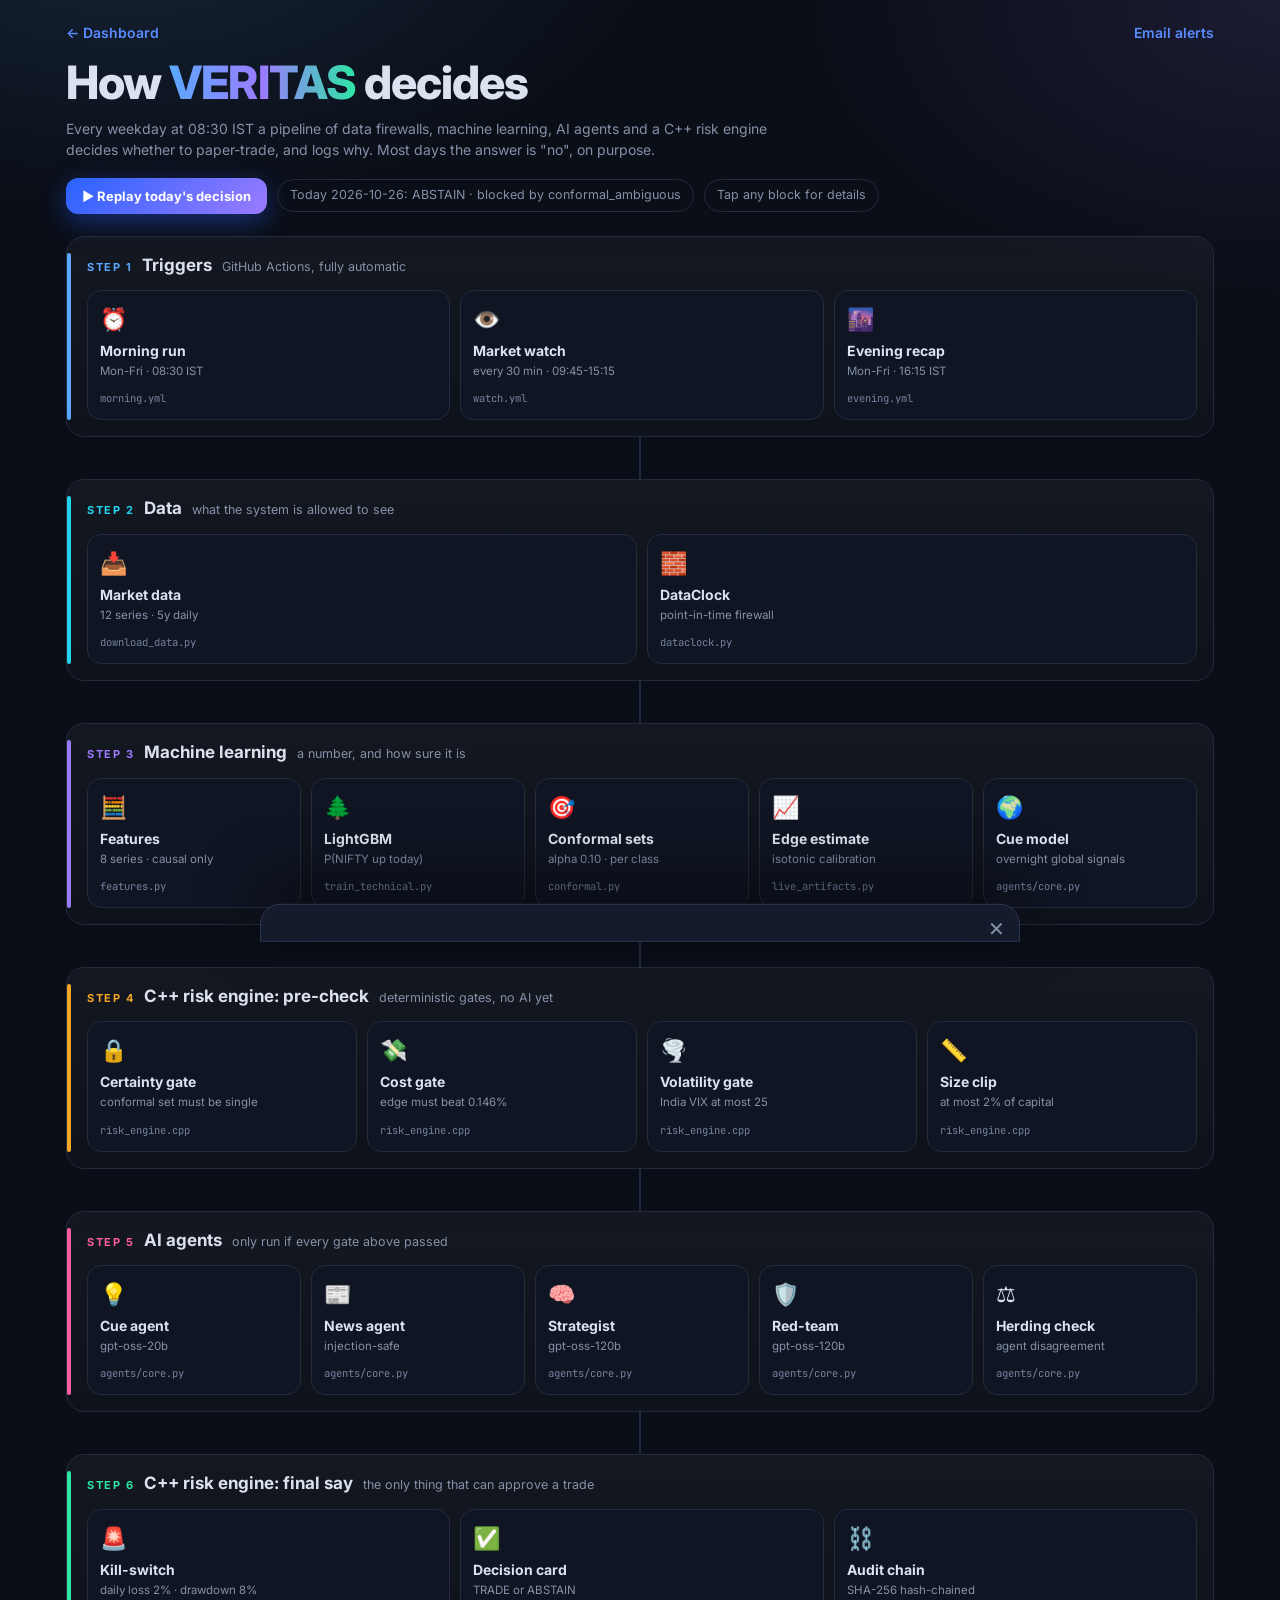
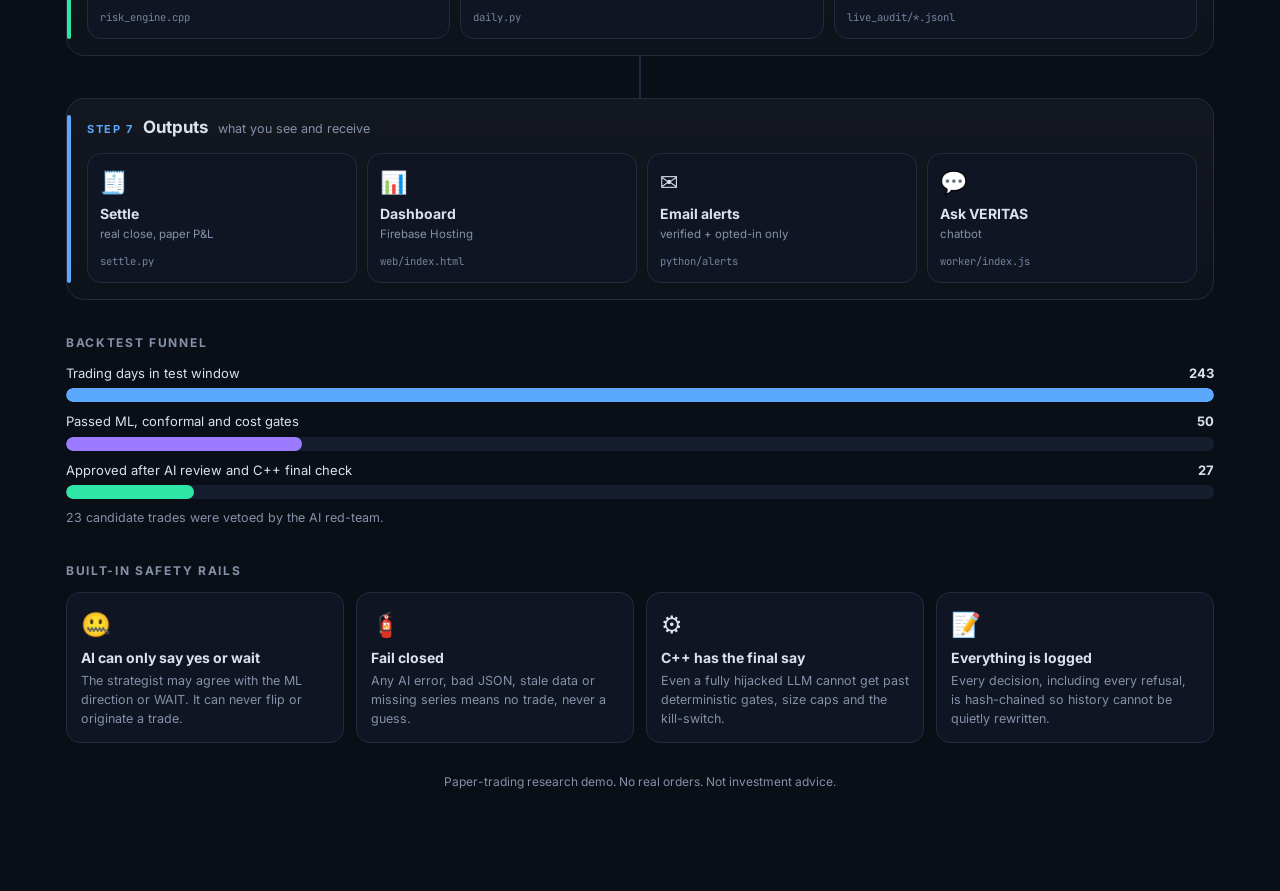
==== web/flow.html @ 33428e94 "architecture flow page" ====
<!doctype html>
<html lang="en">
<head>
<meta charset="utf-8">
<meta name="viewport" content="width=device-width, initial-scale=1, viewport-fit=cover">
<meta name="theme-color" content="#0a0e17">
<title>How VERITAS works</title>
<link href="https://fonts.googleapis.com/css2?family=Inter:wght@400;500;600;700;800&family=JetBrains+Mono:wght@400;600&display=swap" rel="stylesheet">
<style>
:root{--bg:#0a0e17;--bd:#232b3d;--tx:#dbe1ee;--mut:#8591a8}
*{box-sizing:border-box;margin:0;padding:0}
body{background:radial-gradient(900px 500px at 10% -10%,rgba(90,169,255,.14),transparent 60%),radial-gradient(800px 500px at 100% 0,rgba(155,123,255,.12),transparent 60%),var(--bg);background-attachment:fixed;color:var(--tx);font:14px/1.5 Inter,system-ui,sans-serif;min-height:100vh}
.wrap{max-width:1180px;margin:0 auto;padding:16px 16px 100px}
.top{display:flex;justify-content:space-between;gap:10px;padding:6px 0 14px}
.top a{color:#5b8cff;text-decoration:none;font-weight:600}
h1{font-size:clamp(28px,5.5vw,46px);font-weight:800;letter-spacing:-.02em;line-height:1.1}
h1 span{background:linear-gradient(90deg,#5aa9ff,#9b7bff,#2ee6a6);-webkit-background-clip:text;background-clip:text;color:transparent}
.lead{color:var(--mut);max-width:740px;margin:10px 0 18px}
.bar{display:flex;gap:10px;flex-wrap:wrap;align-items:center;margin-bottom:22px}
.btn{background:linear-gradient(135deg,#2962ff,#9b7bff);border:0;color:#fff;font:700 13px Inter;padding:10px 16px;border-radius:12px;cursor:pointer;box-shadow:0 8px 26px rgba(41,98,255,.4)}
.st{font-size:12.5px;color:var(--mut);padding:6px 12px;border:1px solid var(--bd);border-radius:99px}
.layer{--c:#5aa9ff;border:1px solid var(--bd);border-radius:18px;background:linear-gradient(180deg,rgba(255,255,255,.04),rgba(255,255,255,.015));padding:16px 16px 16px 20px;position:relative;transition:all .5s}
.layer::before{content:"";position:absolute;left:0;top:16px;bottom:16px;width:4px;border-radius:4px;background:var(--c)}
.layer.lit{box-shadow:0 0 0 1px var(--c),0 0 46px -14px var(--c)}
.layer.skip{opacity:.35;filter:grayscale(.8)}
.lh{display:flex;gap:10px;align-items:baseline;flex-wrap:wrap;margin-bottom:12px}
.lh b{color:var(--c);font-size:11px;letter-spacing:.14em}
.lh h2{font-size:17px}.lh p{color:var(--mut);font-size:12.5px}
.nodes{display:grid;grid-template-columns:repeat(auto-fit,minmax(205px,1fr));gap:10px}
.node{background:#0f1523;border:1px solid var(--bd);border-radius:14px;padding:12px;cursor:pointer;transition:all .25s}
.node:hover{transform:translateY(-3px);border-color:var(--c);box-shadow:0 10px 30px -12px var(--c)}
.node .i{font-size:22px}.node h3{font-size:14px;margin-top:4px}
.node small{display:block;color:var(--mut);font-size:11.5px;margin:2px 0 6px}
.node code{font:10.5px "JetBrains Mono",monospace;color:#7684a0}
.node.fail{border-color:#ff5d73;background:rgba(255,93,115,.12)}
.node.ok{border-color:rgba(46,230,166,.55)}
.conn{height:42px;width:2px;margin:0 auto;background:#222a3f;position:relative}
.conn i{position:absolute;left:-3px;top:-6px;width:8px;height:8px;border-radius:50%;background:var(--c);box-shadow:0 0 12px var(--c);animation:fl 1.8s linear infinite;opacity:0}
.conn i:nth-child(2){animation-delay:.6s}.conn i:nth-child(3){animation-delay:1.2s}
@keyframes fl{0%{top:-6px;opacity:0}15%{opacity:1}85%{opacity:1}100%{top:40px;opacity:0}}
.sec{font-size:12px;letter-spacing:.14em;color:var(--mut);margin:34px 0 12px}
.fr{margin:10px 0}.fr .t{display:flex;justify-content:space-between;font-size:13px;margin-bottom:5px}
.fr .b{height:14px;border-radius:99px;background:#161d2e;overflow:hidden}
.fr .b div{height:100%;border-radius:99px;width:0;transition:width 1.2s}
.grid2{display:grid;grid-template-columns:repeat(auto-fit,minmax(240px,1fr));gap:12px}
.rail{border:1px solid var(--bd);border-radius:14px;padding:14px;background:#0f1523}
.rail h4{font-size:14px;margin:4px 0}.rail p{color:var(--mut);font-size:12.5px}
.foot{margin-top:30px;text-align:center;color:var(--mut);font-size:12px}
#dr{position:fixed;left:0;right:0;bottom:0;z-index:50;max-width:760px;margin:0 auto;background:#141b2c;border:1px solid #2c3550;border-radius:20px 20px 0 0;padding:18px 18px calc(18px + env(safe-area-inset-bottom));transform:translateY(110%);transition:transform .35s;box-shadow:0 -20px 60px rgba(0,0,0,.6)}
#dr.on{transform:none}
#x{position:absolute;right:14px;top:12px;background:none;border:0;color:var(--mut);font-size:20px;cursor:pointer}
#dc h3{font-size:19px}#dc .sb{color:var(--mut);margin:2px 0 10px}
#dc p{margin:8px 0}.pl{display:inline-block;font:11px "JetBrains Mono",monospace;padding:3px 9px;border-radius:99px;background:#0c1220;border:1px solid var(--bd);color:#9fb0d0;margin:4px 6px 0 0}
</style>
</head>
<body>
<div class="wrap">
  <div class="top"><a href="./">&larr; Dashboard</a><a href="subscribe.html">Email alerts</a></div>
  <h1>How <span>VERITAS</span> decides</h1>
  <p class="lead">Every weekday at 08:30 IST a pipeline of data firewalls, machine learning, AI agents and a C++ risk engine decides whether to paper-trade, and logs why. Most days the answer is "no", on purpose.</p>
  <div class="bar"><button class="btn" id="play">&#9654; Replay today's decision</button><span class="st" id="st">loading...</span><span class="st">Tap any block for details</span></div>
  <div id="flow"></div>
  <h2 class="sec">BACKTEST FUNNEL</h2>
  <div id="fun"></div>
  <h2 class="sec">BUILT-IN SAFETY RAILS</h2>
  <div class="grid2" id="rails"></div>
  <p class="foot">Paper-trading research demo. No real orders. Not investment advice.</p>
</div>
<div id="dr"><button id="x">&#10005;</button><div id="dc"></div></div>
<script>
const LAYERS=[
{k:'t',c:'#5aa9ff',t:'Triggers',s:'GitHub Actions, fully automatic',n:[
 {id:'n_m',i:'⏰',n:'Morning run',s:'Mon-Fri · 08:30 IST',f:'morning.yml',d:'Builds the C++ engine, downloads fresh data, makes the day\'s decision, emails subscribers, saves the card and redeploys the site.',p:['cron 03:00 UTC','GitHub Actions']},
 {id:'n_w',i:'👁️',n:'Market watch',s:'every 30 min · 09:45-15:15',f:'watch.yml',d:'Intraday watcher that can fire instant alerts while the market is open.',p:['cron','python.watcher']},
 {id:'n_e',i:'🌆',n:'Evening recap',s:'Mon-Fri · 16:15 IST',f:'evening.yml',d:'Settles the day with the real NIFTY open-to-close and sends the recap.',p:['cron 10:45 UTC','settle.py']}]},
{k:'d',c:'#22d3ee',t:'Data',s:'what the system is allowed to see',n:[
 {id:'n_y',i:'📥',n:'Market data',s:'12 series · 5y daily',f:'download_data.py',d:'NIFTY, four large caps, S&P 500, Nasdaq, Nikkei, crude, gold, USD/INR and India VIX. If any series fails, the run stops so no decision is made on stale data.',p:['yfinance','parquet']},
 {id:'n_c',i:'🧱',n:'DataClock',s:'point-in-time firewall',f:'dataclock.py',d:'Every bar gets an available_at time. Indian bars appear after 15:45 IST, global bars the next UTC midnight. A tripwire rejects any prompt that mentions a future date.',p:['no look-ahead','leakage tripwire']}]},
{k:'m',c:'#9b7bff',t:'Machine learning',s:'a number, and how sure it is',n:[
 {id:'n_f',i:'🧮',n:'Features',s:'8 series · causal only',f:'features.py',d:'Returns, volatility, RSI, MA ratio, VIX level and overnight global moves, all computed using only past data.',p:['pandas','merge_asof']},
 {id:'n_l',i:'🌲',n:'LightGBM',s:'P(NIFTY up today)',f:'train_technical.py',d:'Gradient-boosted trees give the probability that NIFTY closes above its open.',p:['LightGBM','60/20/20 split']},
 {id:'n_q',i:'🎯',n:'Conformal sets',s:'alpha 0.10 · per class',f:'conformal.py',d:'Returns {UP}, {DOWN} or {both}. If both outcomes stay plausible the model is unsure, and the system abstains.',p:['Mondrian conformal']},
 {id:'n_i',i:'📈',n:'Edge estimate',s:'isotonic calibration',f:'live_artifacts.py',d:'Maps model confidence to the average % return actually realised in a calibration window.',p:['isotonic regression']},
 {id:'n_u',i:'🌍',n:'Cue model',s:'overnight global signals',f:'agents/core.py',d:'Ridge regression on S&P, Nasdaq, Nikkei, crude, gold, USD/INR and VIX gives a -1..1 score plus its top drivers.',p:['Ridge','explainable']}]},
{k:'gate',c:'#f5a623',t:'C++ risk engine: pre-check',s:'deterministic gates, no AI yet',n:[
 {id:'g_conf',i:'🔒',n:'Certainty gate',s:'conformal set must be single',f:'risk_engine.cpp',d:'Unsure model means no trade.',p:['conformal_ambiguous']},
 {id:'g_edge',i:'💸',n:'Cost gate',s:'edge must beat 0.146%',f:'risk_engine.cpp',d:'Brokerage, STT, stamp duty, GST and slippage are all counted. If expected edge is smaller than the round-trip cost, the trade loses money on average.',p:['edge_below_cost']},
 {id:'g_vix',i:'🌪️',n:'Volatility gate',s:'India VIX at most 25',f:'risk_engine.cpp',d:'Markets that are too jumpy are skipped.',p:['vix_stress']},
 {id:'g_size',i:'📏',n:'Size clip',s:'at most 2% of capital',f:'risk_engine.cpp',d:'Position size is hard-capped, whatever any model says.',p:['max_position_pct']}]},
{k:'ai',c:'#ff5d9e',t:'AI agents',s:'only run if every gate above passed',n:[
 {id:'a_cue',i:'💡',n:'Cue agent',s:'gpt-oss-20b',f:'agents/core.py',d:'Explains the cue score in plain words. Numbers come from code; the LLM only writes the explanation.',p:['Groq','schema-validated']},
 {id:'a_news',i:'📰',n:'News agent',s:'injection-safe',f:'agents/core.py',d:'Headlines are untrusted data: a regex filter strips prompt injections, and invented evidence ids are dropped. Currently neutral (price-only run).',p:['sanitizer','evidence ids']},
 {id:'a_str',i:'🧠',n:'Strategist',s:'gpt-oss-120b',f:'agents/core.py',d:'Proposes BUY, SELL or WAIT. It may only agree with the ML direction or wait. It can never flip or invent a trade.',p:['reconcile()','size at most 2%']},
 {id:'a_red',i:'🛡️',n:'Red-team',s:'gpt-oss-120b',f:'agents/core.py',d:'Tries to falsify the proposal. A HIGH severity finding vetoes the trade.',p:['veto']},
 {id:'a_her',i:'⚖️',n:'Herding check',s:'agent disagreement',f:'agents/core.py',d:'If the cue model and ML model strongly disagree, the engine blocks the trade.',p:['disagreement 0.6']}]},
{k:'f',c:'#2ee6a6',t:'C++ risk engine: final say',s:'the only thing that can approve a trade',n:[
 {id:'f_ks',i:'🚨',n:'Kill-switch',s:'daily loss 2% · drawdown 8%',f:'risk_engine.cpp',d:'Also trips on more than 5 orders per second. Once tripped, everything is blocked.',p:['hard stop']},
 {id:'f_dec',i:'✅',n:'Decision card',s:'TRADE or ABSTAIN',f:'daily.py',d:'Every card carries the gates that fired and a counterfactual such as "would trade if edge was above 0.146%".',p:['counterfactual']},
 {id:'f_aud',i:'⛓️',n:'Audit chain',s:'SHA-256 hash-chained',f:'live_audit/*.jsonl',d:'Each log line hashes the previous one. Edit any past line and verification reports BROKEN.',p:['tamper-evident']}]},
{k:'o',c:'#5aa9ff',t:'Outputs',s:'what you see and receive',n:[
 {id:'o_set',i:'🧾',n:'Settle',s:'real close, paper P&L',f:'settle.py',d:'After the market closes, the real NIFTY open-to-close is applied to the day\'s card.',p:['paper P&L']},
 {id:'o_dash',i:'📊',n:'Dashboard',s:'Firebase Hosting',f:'web/index.html',d:'TradingView-style terminal with candles, trade markers, equity curves and the agent pipeline for any day.',p:['Lightweight Charts']},
 {id:'o_mail',i:'✉️',n:'Email alerts',s:'verified + opted-in only',f:'python/alerts',d:'Subscribers live in Firestore. Only Firebase-verified emails that opted in get the daily digest, instant alerts and evening recap.',p:['Firestore','Gmail SMTP']},
 {id:'o_chat',i:'💬',n:'Ask VERITAS',s:'chatbot',f:'worker/index.js',d:'A Cloudflare Worker adds the live data as context and asks Groq. It answers VERITAS questions from data, and general questions too. Rate-limited.',p:['Cloudflare Worker','Groq']}]}
];
const $=s=>document.querySelector(s);
const esc=s=>String(s==null?'':s).replace(/[&<>"']/g,m=>({'&':'&amp;','<':'&lt;','>':'&gt;','"':'&quot;',"'":'&#39;'}[m]));
const ALL={};LAYERS.forEach(L=>L.n.forEach(n=>ALL[n.id]=n));
let h='';
LAYERS.forEach((L,i)=>{
  if(i)h+='<div class="conn" style="--c:'+L.c+'"><i></i><i></i><i></i></div>';
  h+='<section class="layer" id="L'+i+'" style="--c:'+L.c+'"><div class="lh"><b>STEP '+(i+1)+'</b><h2>'+L.t+'</h2><p>'+L.s+'</p></div><div class="nodes">'+
  L.n.map(n=>'<div class="node" id="'+n.id+'" data-id="'+n.id+'"><div class="i">'+n.i+'</div><h3>'+n.n+'</h3><small>'+n.s+'</small><code>'+n.f+'</code></div>').join('')+'</div></section>';
});
$('#flow').innerHTML=h;
document.querySelectorAll('.node').forEach(el=>el.onclick=()=>{
  const n=ALL[el.dataset.id];
  $('#dc').innerHTML='<h3>'+n.i+' '+n.n+'</h3><div class="sb">'+n.s+'</div><p>'+n.d+'</p><span class="pl">'+n.f+'</span>'+n.p.map(x=>'<span class="pl">'+esc(x)+'</span>').join('');
  $('#dr').classList.add('on');
});
$('#x').onclick=()=>$('#dr').classList.remove('on');
const RAILS=[['🤐','AI can only say yes or wait','The strategist may agree with the ML direction or WAIT. It can never flip or originate a trade.'],
 ['🧯','Fail closed','Any AI error, bad JSON, stale data or missing series means no trade, never a guess.'],
 ['⚙️','C++ has the final say','Even a fully hijacked LLM cannot get past deterministic gates, size caps and the kill-switch.'],
 ['📝','Everything is logged','Every decision, including every refusal, is hash-chained so history cannot be quietly rewritten.']];
$('#rails').innerHTML=RAILS.map(r=>'<div class="rail"><div style="font-size:24px">'+r[0]+'</div><h4>'+r[1]+'</h4><p>'+r[2]+'</p></div>').join('');
let card=null,F={days:243,cand:50,veto:23,trades:27};
function funnel(){
  const rows=[['Trading days in test window',F.days,'#5aa9ff'],['Passed ML, conformal and cost gates',F.cand,'#9b7bff'],['Approved after AI review and C++ final check',F.trades,'#2ee6a6']];
  $('#fun').innerHTML=rows.map(r=>'<div class="fr"><div class="t"><span>'+r[0]+'</span><b>'+r[1]+'</b></div><div class="b"><div data-w="'+(r[1]/F.days*100)+'" style="background:'+r[2]+'"></div></div></div>').join('')+
   '<p style="color:var(--mut);font-size:12.5px;margin-top:8px">'+F.veto+' candidate trades were vetoed by the AI red-team.</p>';
  setTimeout(()=>document.querySelectorAll('.fr .b div').forEach(e=>e.style.width=Math.max(2,e.dataset.w)+'%'),80);
}
const MAP={conformal_ambiguous:'g_conf',edge_below_cost:'g_edge',vix_stress:'g_vix',invalid_size:'g_size'};
const PRE=['conformal_ambiguous','edge_below_cost','vix_stress','invalid_size','data_invalid'];
function clr(){document.querySelectorAll('.layer').forEach(e=>e.classList.remove('lit','skip'));document.querySelectorAll('.node').forEach(e=>e.classList.remove('fail','ok'));}
function play(){
  clr();const gf=(card&&card.gate_failed)||[],pre=gf.some(g=>PRE.includes(g));
  LAYERS.forEach((L,i)=>setTimeout(()=>{
    const el=$('#L'+i);
    if(L.k==='ai'&&pre){el.classList.add('skip');return;}
    el.classList.add('lit');
    if(L.k==='gate')L.n.forEach(n=>$('#'+n.id).classList.add(gf.some(g=>MAP[g]===n.id)?'fail':'ok'));
    el.scrollIntoView({behavior:'smooth',block:'center'});
  },i*1100));
}
$('#play').onclick=play;
(async()=>{
  try{const r=await fetch('data/today.json?t='+Date.now());if(r.ok)card=(await r.json()).card;}catch(e){}
  try{const r=await fetch('data/data.json?t='+Date.now());if(r.ok){const d=await r.json();F={days:d.summary.n_days,cand:d.summary.agent_stats.candidates,veto:d.summary.agent_stats.redteam_veto,trades:d.summary.pipeline.n_trades};}}catch(e){}
  funnel();
  $('#st').textContent=card?('Today '+card.date+': '+card.decision+((card.gate_failed||[]).length?' · blocked by '+card.gate_failed.join(', '):'')):'No live card yet';
})();
</script>
</body>
</html>
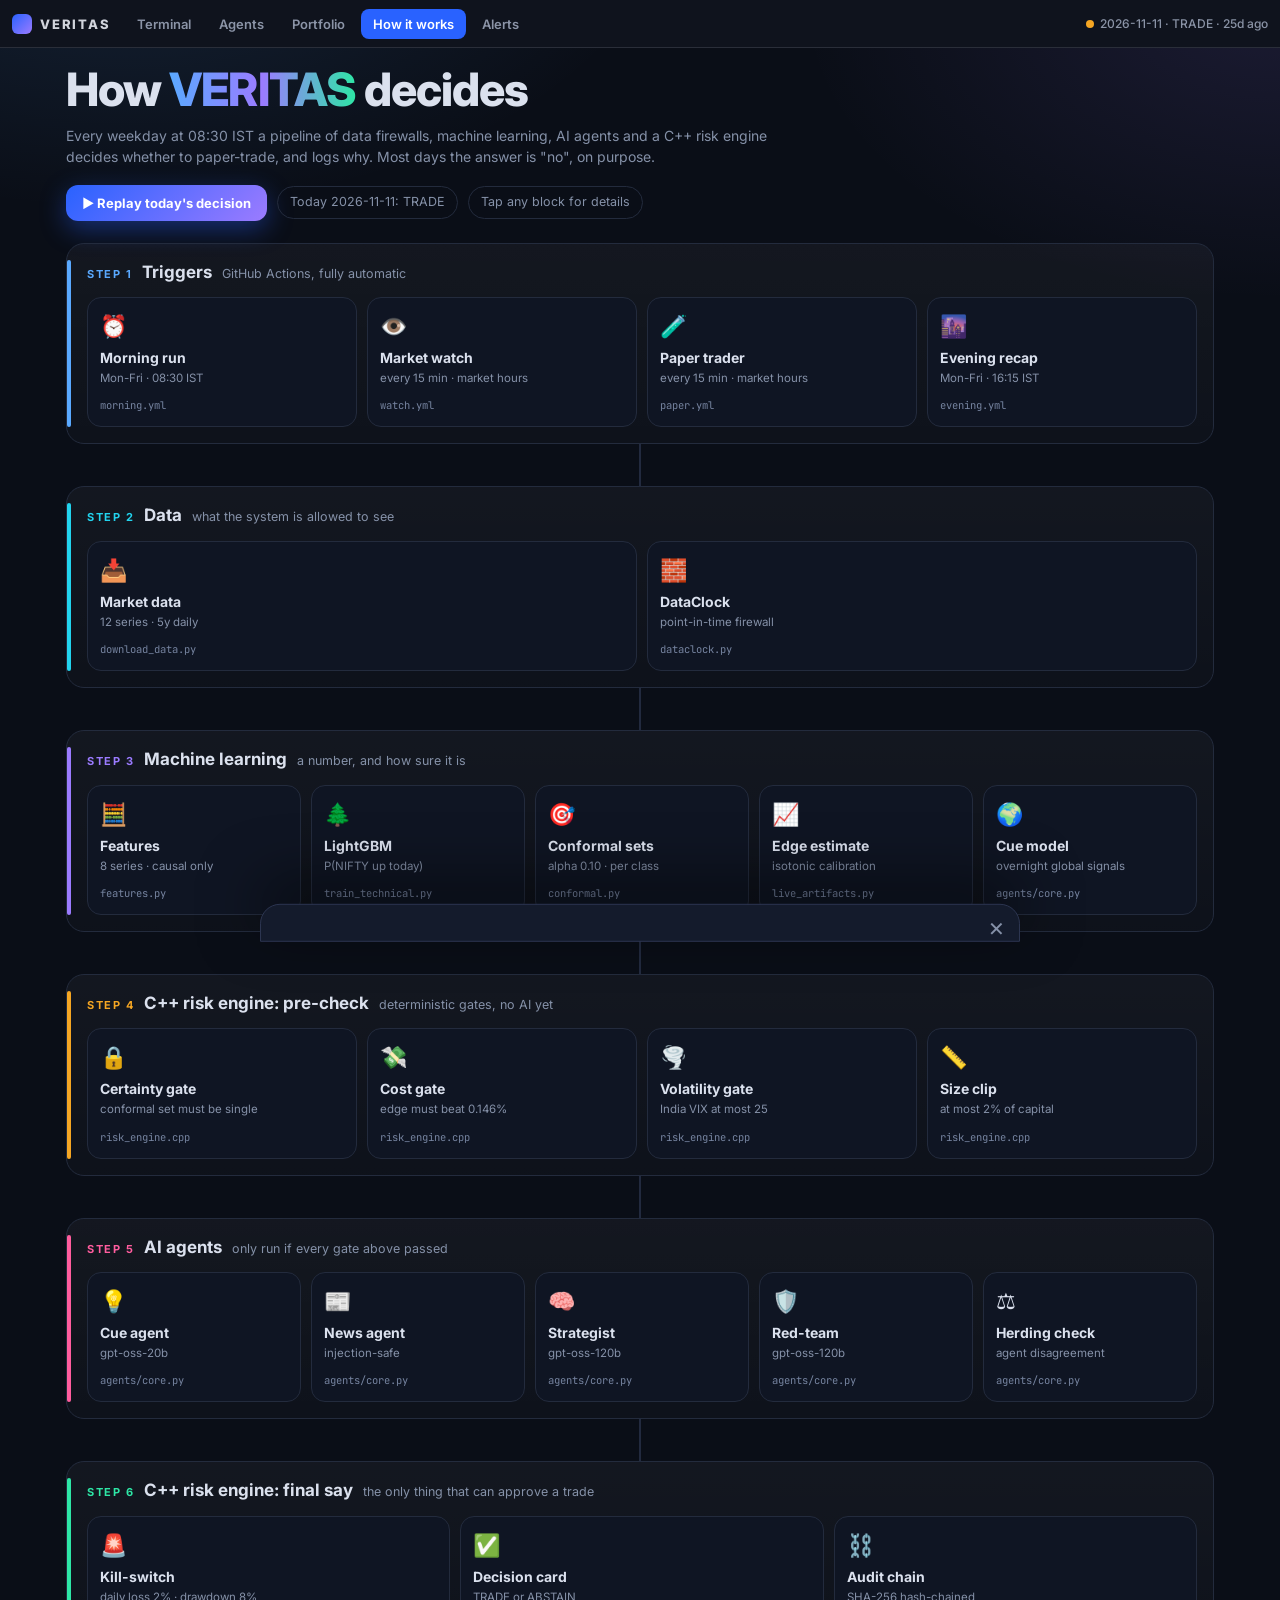
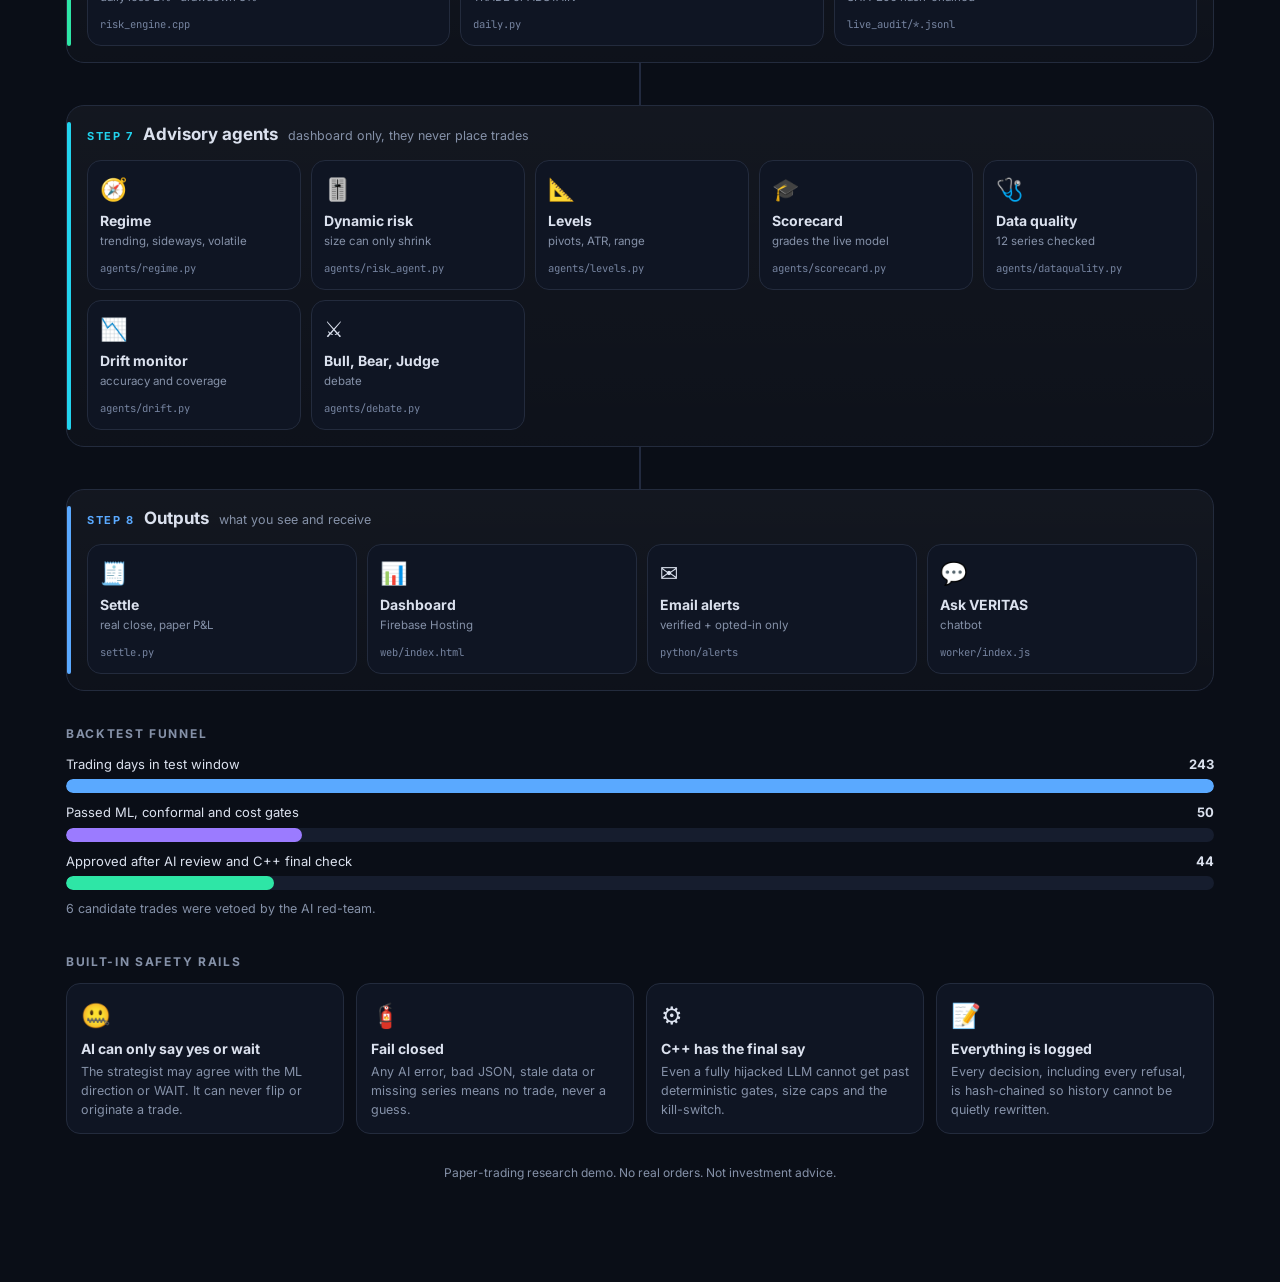
==== commit 06f49729: "COMMIT" ====
--- a/web/flow.html
+++ b/web/flow.html
@@ -55,7 +55,7 @@
 </head>
 <body>
 <div class="wrap">
-  <div class="top"><a href="./">&larr; Dashboard</a><a href="subscribe.html">Email alerts</a></div>
+  
   <h1>How <span>VERITAS</span> decides</h1>
   <p class="lead">Every weekday at 08:30 IST a pipeline of data firewalls, machine learning, AI agents and a C++ risk engine decides whether to paper-trade, and logs why. Most days the answer is "no", on purpose.</p>
   <div class="bar"><button class="btn" id="play">&#9654; Replay today's decision</button><span class="st" id="st">loading...</span><span class="st">Tap any block for details</span></div>
@@ -71,7 +71,8 @@
 const LAYERS=[
 {k:'t',c:'#5aa9ff',t:'Triggers',s:'GitHub Actions, fully automatic',n:[
  {id:'n_m',i:'⏰',n:'Morning run',s:'Mon-Fri · 08:30 IST',f:'morning.yml',d:'Builds the C++ engine, downloads fresh data, makes the day\'s decision, emails subscribers, saves the card and redeploys the site.',p:['cron 03:00 UTC','GitHub Actions']},
- {id:'n_w',i:'👁️',n:'Market watch',s:'every 30 min · 09:45-15:15',f:'watch.yml',d:'Intraday watcher that can fire instant alerts while the market is open.',p:['cron','python.watcher']},
+ {id:'n_w',i:'👁️',n:'Market watch',s:'every 15 min · market hours',f:'watch.yml',d:'Intraday watcher that can fire instant alerts while the market is open.',p:['cron','python.watcher']},
+ {id:'n_p',i:'🧪',n:'Paper trader',s:'every 15 min · market hours',f:'paper.yml',d:'Runs every user paper account: executes approved orders, applies stop-loss, target and time exits, and asks for approval when a signal is unsure. Fake money only.',p:['Firestore','cron']},
  {id:'n_e',i:'🌆',n:'Evening recap',s:'Mon-Fri · 16:15 IST',f:'evening.yml',d:'Settles the day with the real NIFTY open-to-close and sends the recap.',p:['cron 10:45 UTC','settle.py']}]},
 {k:'d',c:'#22d3ee',t:'Data',s:'what the system is allowed to see',n:[
  {id:'n_y',i:'📥',n:'Market data',s:'12 series · 5y daily',f:'download_data.py',d:'NIFTY, four large caps, S&P 500, Nasdaq, Nikkei, crude, gold, USD/INR and India VIX. If any series fails, the run stops so no decision is made on stale data.',p:['yfinance','parquet']},
@@ -97,6 +98,14 @@
  {id:'f_ks',i:'🚨',n:'Kill-switch',s:'daily loss 2% · drawdown 8%',f:'risk_engine.cpp',d:'Also trips on more than 5 orders per second. Once tripped, everything is blocked.',p:['hard stop']},
  {id:'f_dec',i:'✅',n:'Decision card',s:'TRADE or ABSTAIN',f:'daily.py',d:'Every card carries the gates that fired and a counterfactual such as "would trade if edge was above 0.146%".',p:['counterfactual']},
  {id:'f_aud',i:'⛓️',n:'Audit chain',s:'SHA-256 hash-chained',f:'live_audit/*.jsonl',d:'Each log line hashes the previous one. Edit any past line and verification reports BROKEN.',p:['tamper-evident']}]},
+{k:'adv',c:'#22d3ee',t:'Advisory agents',s:'dashboard only, they never place trades',n:[
+ {id:'v_reg',i:'🧭',n:'Regime',s:'trending, sideways, volatile',f:'agents/regime.py',d:'Classifies the market and scales confidence down in sideways or volatile regimes.',p:['code only']},
+ {id:'v_risk',i:'🎚️',n:'Dynamic risk',s:'size can only shrink',f:'agents/risk_agent.py',d:'Cuts position size under high VIX, drawdown or a losing streak. Never grows it.',p:['code only']},
+ {id:'v_lvl',i:'📐',n:'Levels',s:'pivots, ATR, range',f:'agents/levels.py',d:'Classic pivot levels, ATR and the 20-day range, with a volatility-based stop and target suggestion.',p:['code only']},
+ {id:'v_sc',i:'🎓',n:'Scorecard',s:'grades the live model',f:'agents/scorecard.py',d:'Brier score, shadow hit rate, abstain rate and net P&L over settled live days.',p:['Brier score']},
+ {id:'v_dq',i:'🩺',n:'Data quality',s:'12 series checked',f:'agents/dataquality.py',d:'Flags stale bars, missing closes, duplicate dates and suspicious jumps.',p:['fail early']},
+ {id:'v_dr',i:'📉',n:'Drift monitor',s:'accuracy and coverage',f:'agents/drift.py',d:'Warns when recent accuracy or conformal coverage degrades.',p:['conformal coverage']},
+ {id:'v_deb',i:'⚔️',n:'Bull, Bear, Judge',s:'debate',f:'agents/debate.py',d:'Two LLMs argue for and against; a judge may only agree or WAIT.',p:['gpt-oss']}]},
 {k:'o',c:'#5aa9ff',t:'Outputs',s:'what you see and receive',n:[
  {id:'o_set',i:'🧾',n:'Settle',s:'real close, paper P&L',f:'settle.py',d:'After the market closes, the real NIFTY open-to-close is applied to the day\'s card.',p:['paper P&L']},
  {id:'o_dash',i:'📊',n:'Dashboard',s:'Firebase Hosting',f:'web/index.html',d:'TradingView-style terminal with candles, trade markers, equity curves and the agent pipeline for any day.',p:['Lightweight Charts']},
@@ -152,5 +161,6 @@
   $('#st').textContent=card?('Today '+card.date+': '+card.decision+((card.gate_failed||[]).length?' · blocked by '+card.gate_failed.join(', '):'')):'No live card yet';
 })();
 </script>
+<script src="nav.js"></script>
 </body>
 </html>
